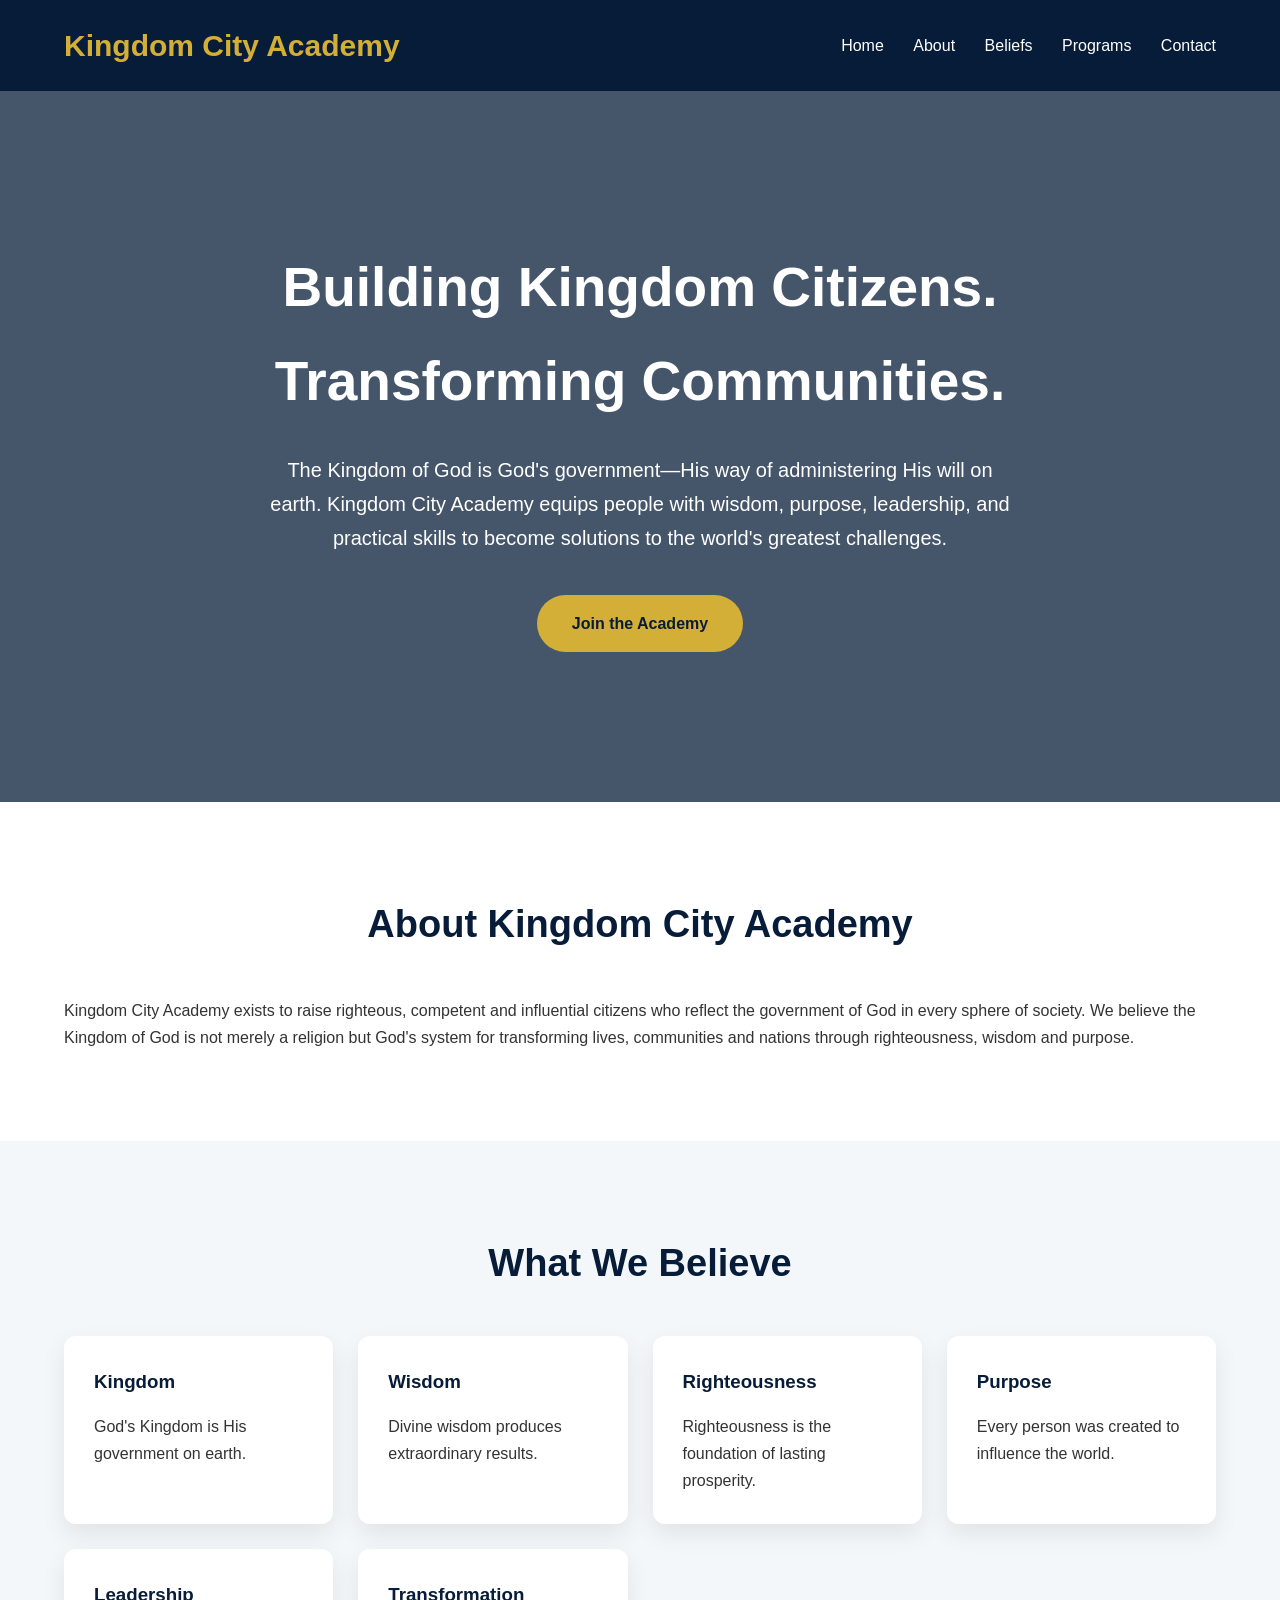
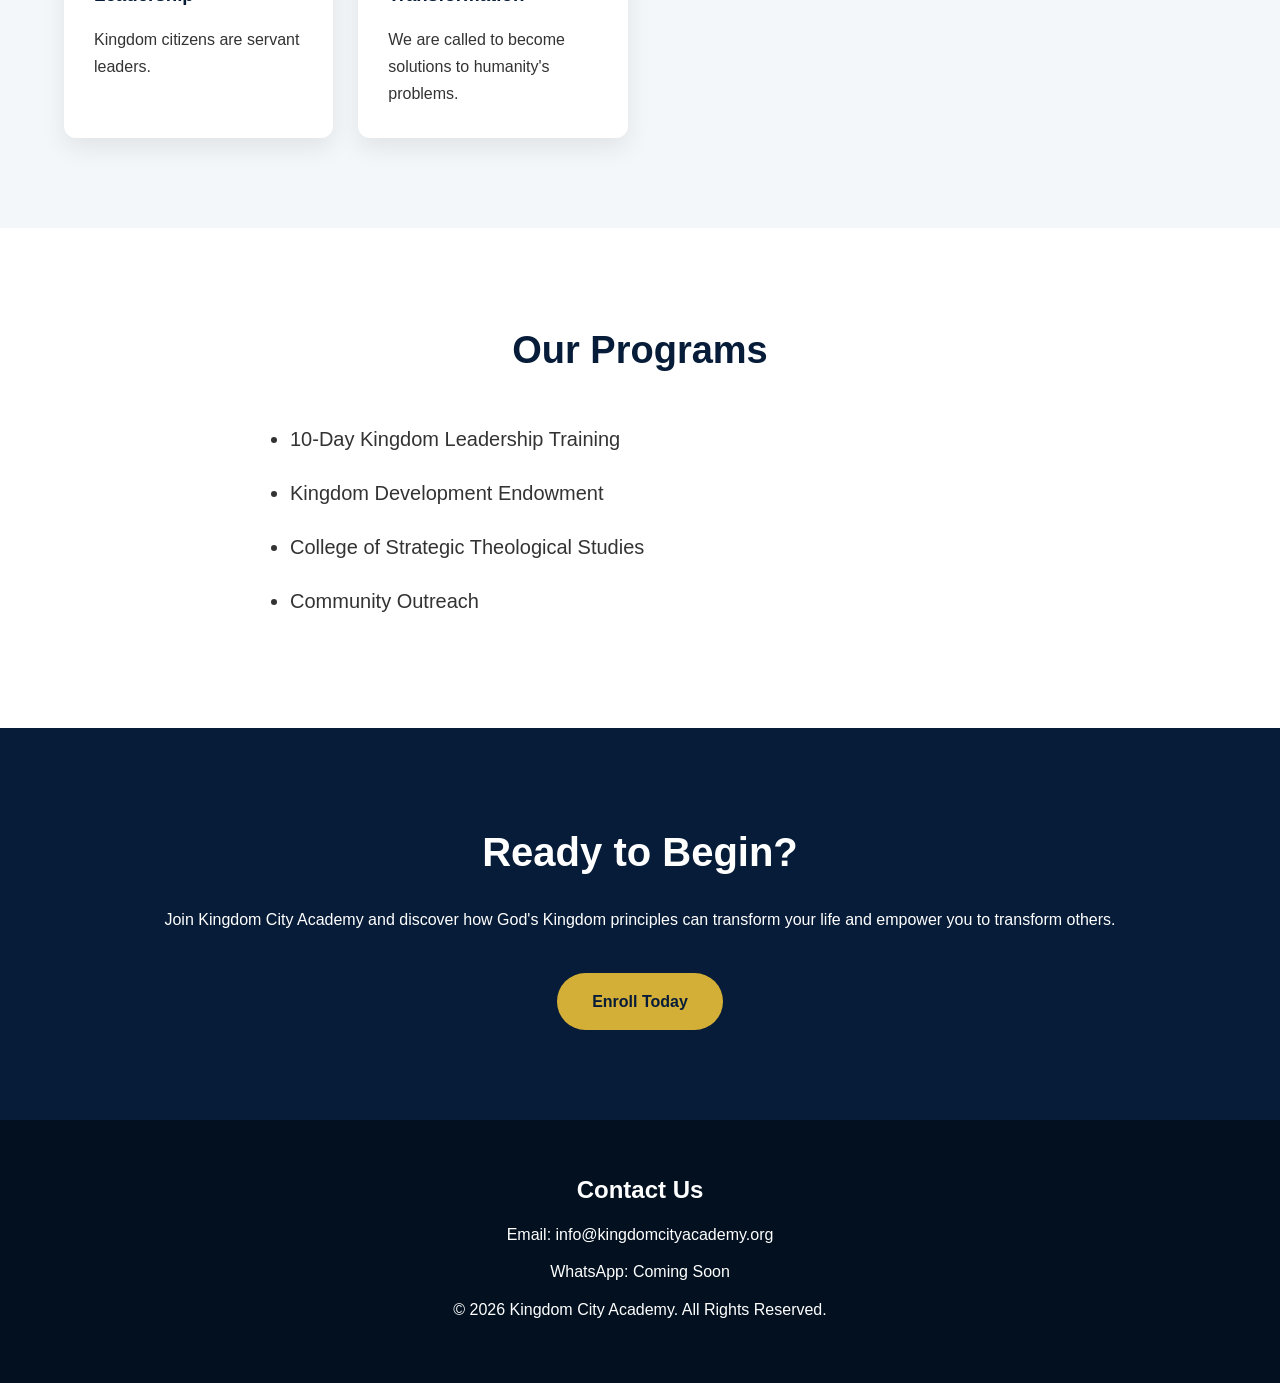
==== index.html @ 1cad350b "Add main HTML structure for Kingdom City Academy This HTML file serves as the main structure for the" ====
<!DOCTYPE html>
<html lang="en">
<head>
    <meta charset="UTF-8">
    <meta name="viewport" content="width=device-width, initial-scale=1.0">
    <title>Kingdom City Academy | Building Kingdom Citizens</title>
    <meta name="description" content="Kingdom City Academy equips people with Kingdom wisdom, righteous character, practical skills, and leadership to transform communities.">

    <link rel="stylesheet" href="style.css">
</head>

<body>

<header>
    <div class="container">
        <h1 class="logo">Kingdom City Academy</h1>

        <nav>
            <a href="#">Home</a>
            <a href="#about">About</a>
            <a href="#beliefs">Beliefs</a>
            <a href="#programs">Programs</a>
            <a href="#contact">Contact</a>
        </nav>
    </div>
</header>

<section class="hero">
    <div class="container">

        <h2>Building Kingdom Citizens.<br>Transforming Communities.</h2>

        <p>
            The Kingdom of God is God's government—His way of administering
            His will on earth. Kingdom City Academy equips people with
            wisdom, purpose, leadership, and practical skills to become
            solutions to the world's greatest challenges.
        </p>

        <a href="#programs" class="button">Join the Academy</a>

    </div>
</section>

<section id="about" class="section">

    <div class="container">

        <h2>About Kingdom City Academy</h2>

        <p>

Kingdom City Academy exists to raise righteous, competent and influential citizens who reflect the government of God in every sphere of society.

We believe the Kingdom of God is not merely a religion but God's system for transforming lives, communities and nations through righteousness, wisdom and purpose.

        </p>

    </div>

</section>

<section id="beliefs" class="section light">

<div class="container">

<h2>What We Believe</h2>

<div class="cards">

<div class="card">
<h3>Kingdom</h3>
<p>God's Kingdom is His government on earth.</p>
</div>

<div class="card">
<h3>Wisdom</h3>
<p>Divine wisdom produces extraordinary results.</p>
</div>

<div class="card">
<h3>Righteousness</h3>
<p>Righteousness is the foundation of lasting prosperity.</p>
</div>

<div class="card">
<h3>Purpose</h3>
<p>Every person was created to influence the world.</p>
</div>

<div class="card">
<h3>Leadership</h3>
<p>Kingdom citizens are servant leaders.</p>
</div>

<div class="card">
<h3>Transformation</h3>
<p>We are called to become solutions to humanity's problems.</p>
</div>

</div>

</div>

</section>

<section id="programs" class="section">

<div class="container">

<h2>Our Programs</h2>

<ul>

<li>10-Day Kingdom Leadership Training</li>

<li>Kingdom Development Endowment</li>

<li>College of Strategic Theological Studies</li>

<li>Community Outreach</li>

</ul>

</div>

</section>

<section class="cta">

<div class="container">

<h2>Ready to Begin?</h2>

<p>
Join Kingdom City Academy and discover how God's Kingdom principles can transform your life and empower you to transform others.
</p>

<a href="#contact" class="button">
Enroll Today
</a>

</div>

</section>

<footer id="contact">

<div class="container">

<h2>Contact Us</h2>

<p>Email: info@kingdomcityacademy.org</p>

<p>WhatsApp: Coming Soon</p>

<p>&copy; 2026 Kingdom City Academy. All Rights Reserved.</p>

</div>

</footer>

</body>

</html>
---- style.css ----
/* ==========================
   Kingdom City Academy
   Version 1.0
========================== */

*{
    margin:0;
    padding:0;
    box-sizing:border-box;
}

body{
    font-family:Arial, Helvetica, sans-serif;
    line-height:1.7;
    color:#333;
    background:#ffffff;
}

.container{
    width:90%;
    max-width:1200px;
    margin:auto;
}

header{
    background:#071C38;
    color:white;
    padding:20px 0;
    position:sticky;
    top:0;
    z-index:1000;
}

header .container{
    display:flex;
    justify-content:space-between;
    align-items:center;
}

.logo{
    color:#D4AF37;
    font-size:30px;
    font-weight:bold;
}

nav a{
    color:white;
    text-decoration:none;
    margin-left:25px;
    transition:.3s;
}

nav a:hover{
    color:#D4AF37;
}

.hero{
    background:linear-gradient(rgba(7,28,56,.75),
               rgba(7,28,56,.75)),
               url("https://images.unsplash.com/photo-1477959858617-67f85cf4f1df?auto=format&fit=crop&w=1600&q=80");
    background-size:cover;
    background-position:center;
    color:white;
    text-align:center;
    padding:150px 20px;
}

.hero h2{
    font-size:55px;
    margin-bottom:25px;
}

.hero p{
    max-width:750px;
    margin:auto;
    font-size:20px;
}

.button{
    display:inline-block;
    margin-top:40px;
    background:#D4AF37;
    color:#071C38;
    text-decoration:none;
    padding:15px 35px;
    border-radius:40px;
    font-weight:bold;
    transition:.3s;
}

.button:hover{
    transform:translateY(-4px);
}

.section{
    padding:90px 0;
}

.section h2{
    text-align:center;
    color:#071C38;
    margin-bottom:40px;
    font-size:38px;
}

.light{
    background:#F4F7FA;
}

.cards{
    display:grid;
    grid-template-columns:repeat(auto-fit,minmax(250px,1fr));
    gap:25px;
    margin-top:40px;
}

.card{
    background:white;
    padding:30px;
    border-radius:12px;
    box-shadow:0 10px 25px rgba(0,0,0,.08);
    transition:.3s;
}

.card:hover{
    transform:translateY(-10px);
}

.card h3{
    color:#071C38;
    margin-bottom:15px;
}

ul{
    max-width:700px;
    margin:auto;
}

ul li{
    margin-bottom:20px;
    font-size:20px;
}

.cta{
    background:#071C38;
    color:white;
    text-align:center;
    padding:90px 20px;
}

.cta h2{
    font-size:40px;
    margin-bottom:20px;
}

footer{
    background:#02101F;
    color:white;
    text-align:center;
    padding:50px 20px;
}

footer p{
    margin:10px 0;
}

@media(max-width:768px){

header .container{
    flex-direction:column;
}

nav{
    margin-top:20px;
}

nav a{
    display:block;
    margin:12px 0;
}

.hero{
    padding:100px 20px;
}

.hero h2{
    font-size:36px;
}

.section h2{
    font-size:30px;
}

}
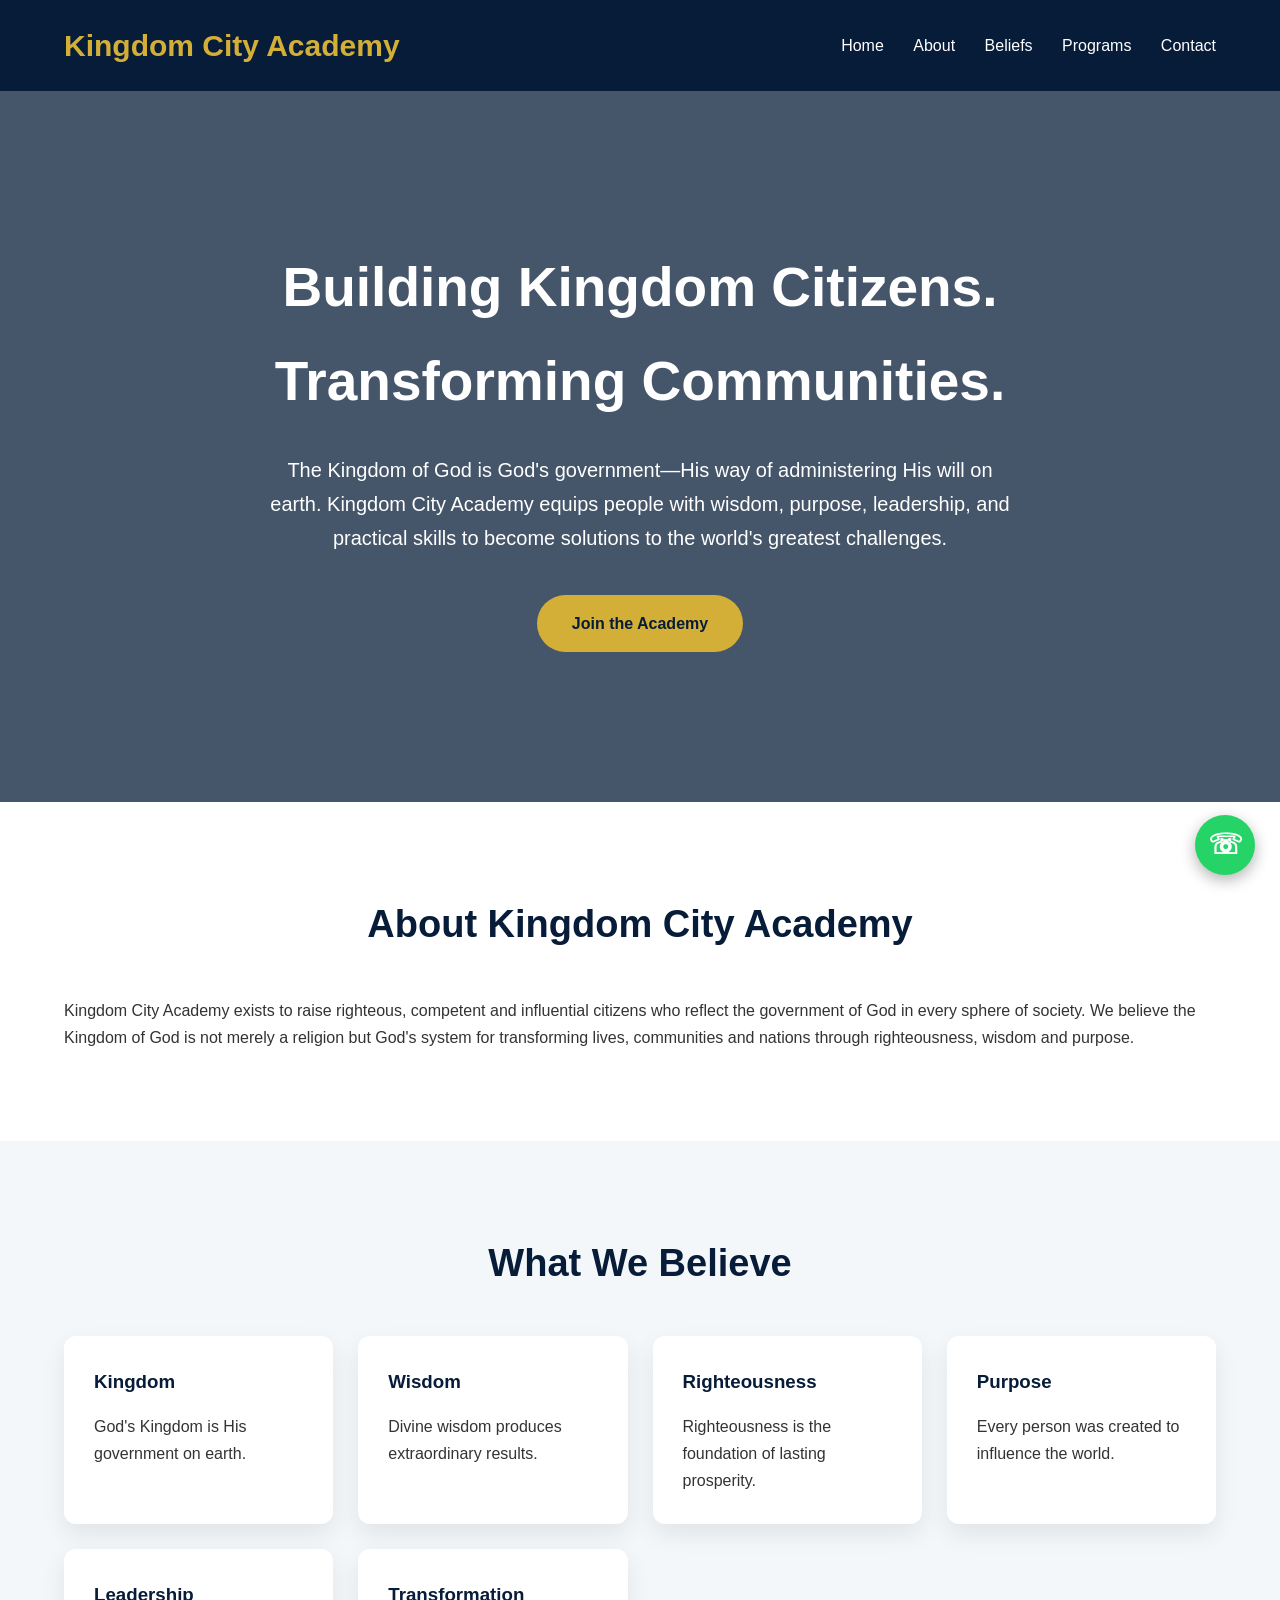
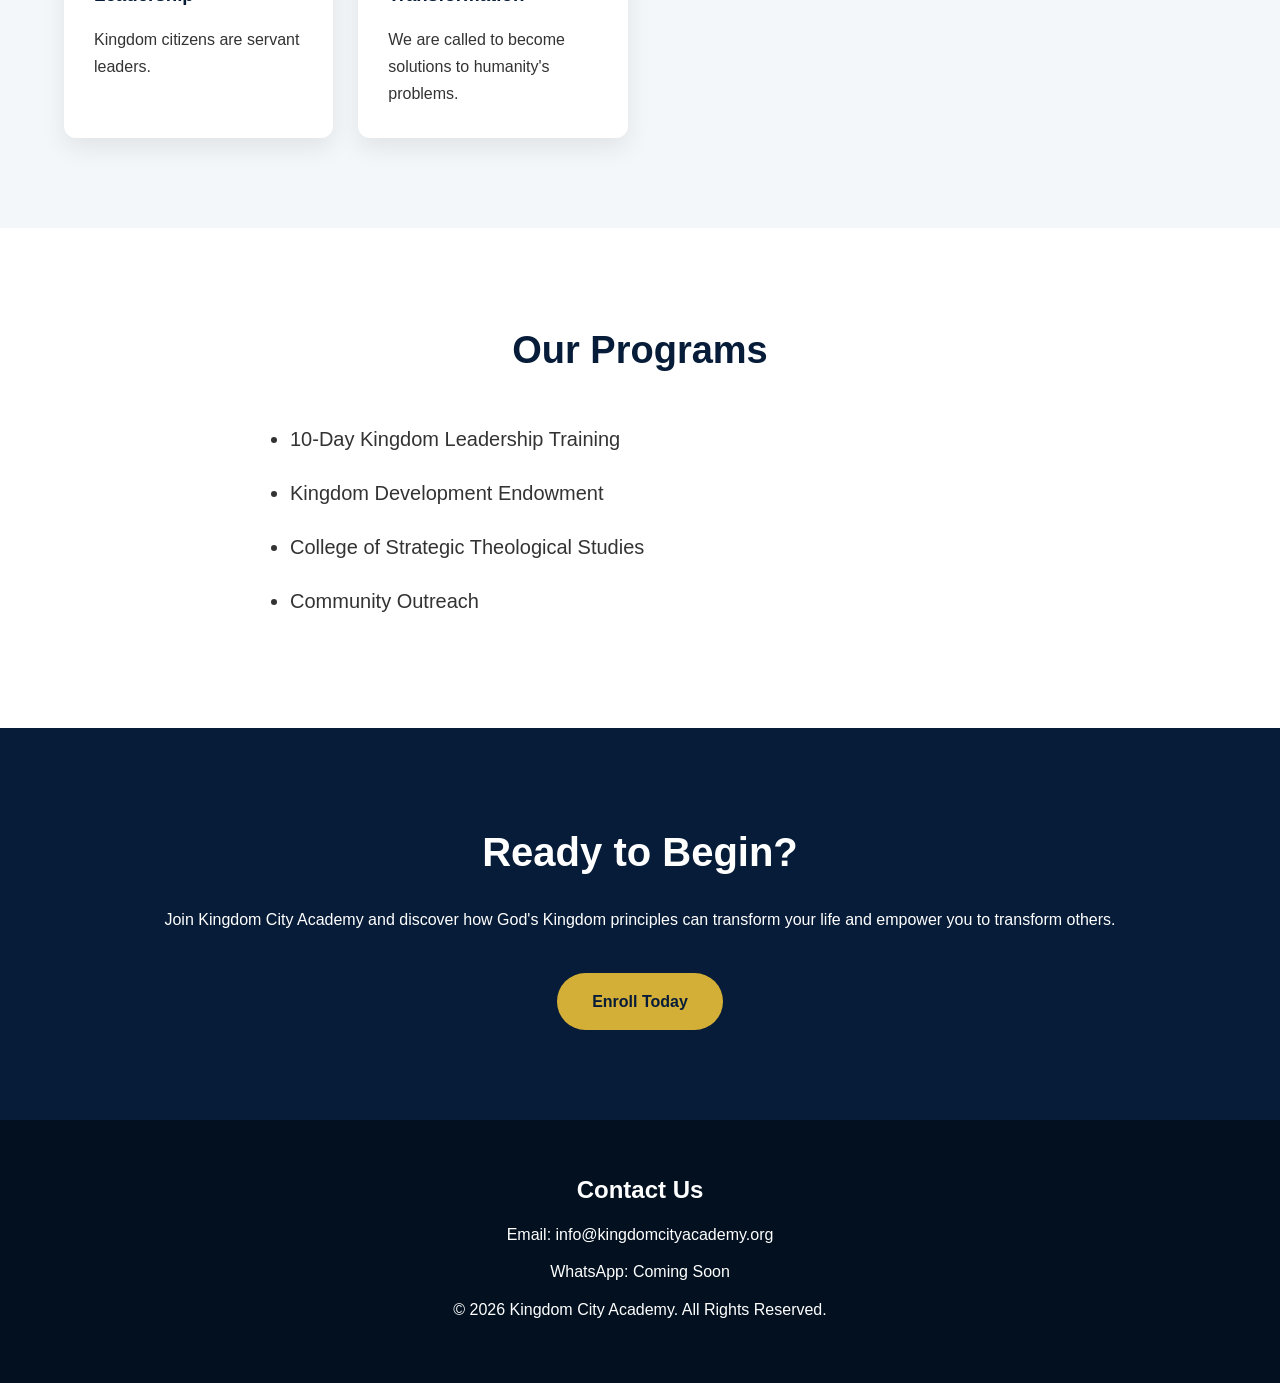
==== commit bd96f109: "Add WhatsApp contact button to index.html" ====
--- a/index.html
+++ b/index.html
@@ -159,7 +159,15 @@
 </div>
 
 </footer>
+<script src="script.js"></script>
 
+   <a 
+href="https://wa.me/YOURNUMBER" 
+class="whatsapp-button"
+target="_blank"
+>
+☏
+</a> 
 </body>
 
 </html>
--- a/style.css
+++ b/style.css
@@ -192,3 +192,28 @@
 }
 
 }
+/* WhatsApp Floating Button */
+
+.whatsapp-button {
+    position: fixed;
+    bottom: 25px;
+    right: 25px;
+    background: #25D366;
+    color: white;
+    width: 60px;
+    height: 60px;
+    border-radius: 50%;
+    display: flex;
+    align-items: center;
+    justify-content: center;
+    text-decoration: none;
+    font-size: 28px;
+    font-weight: bold;
+    box-shadow: 0 5px 15px rgba(0,0,0,0.3);
+    z-index: 999;
+    transition: 0.3s;
+}
+
+.whatsapp-button:hover {
+    transform: scale(1.1);
+}
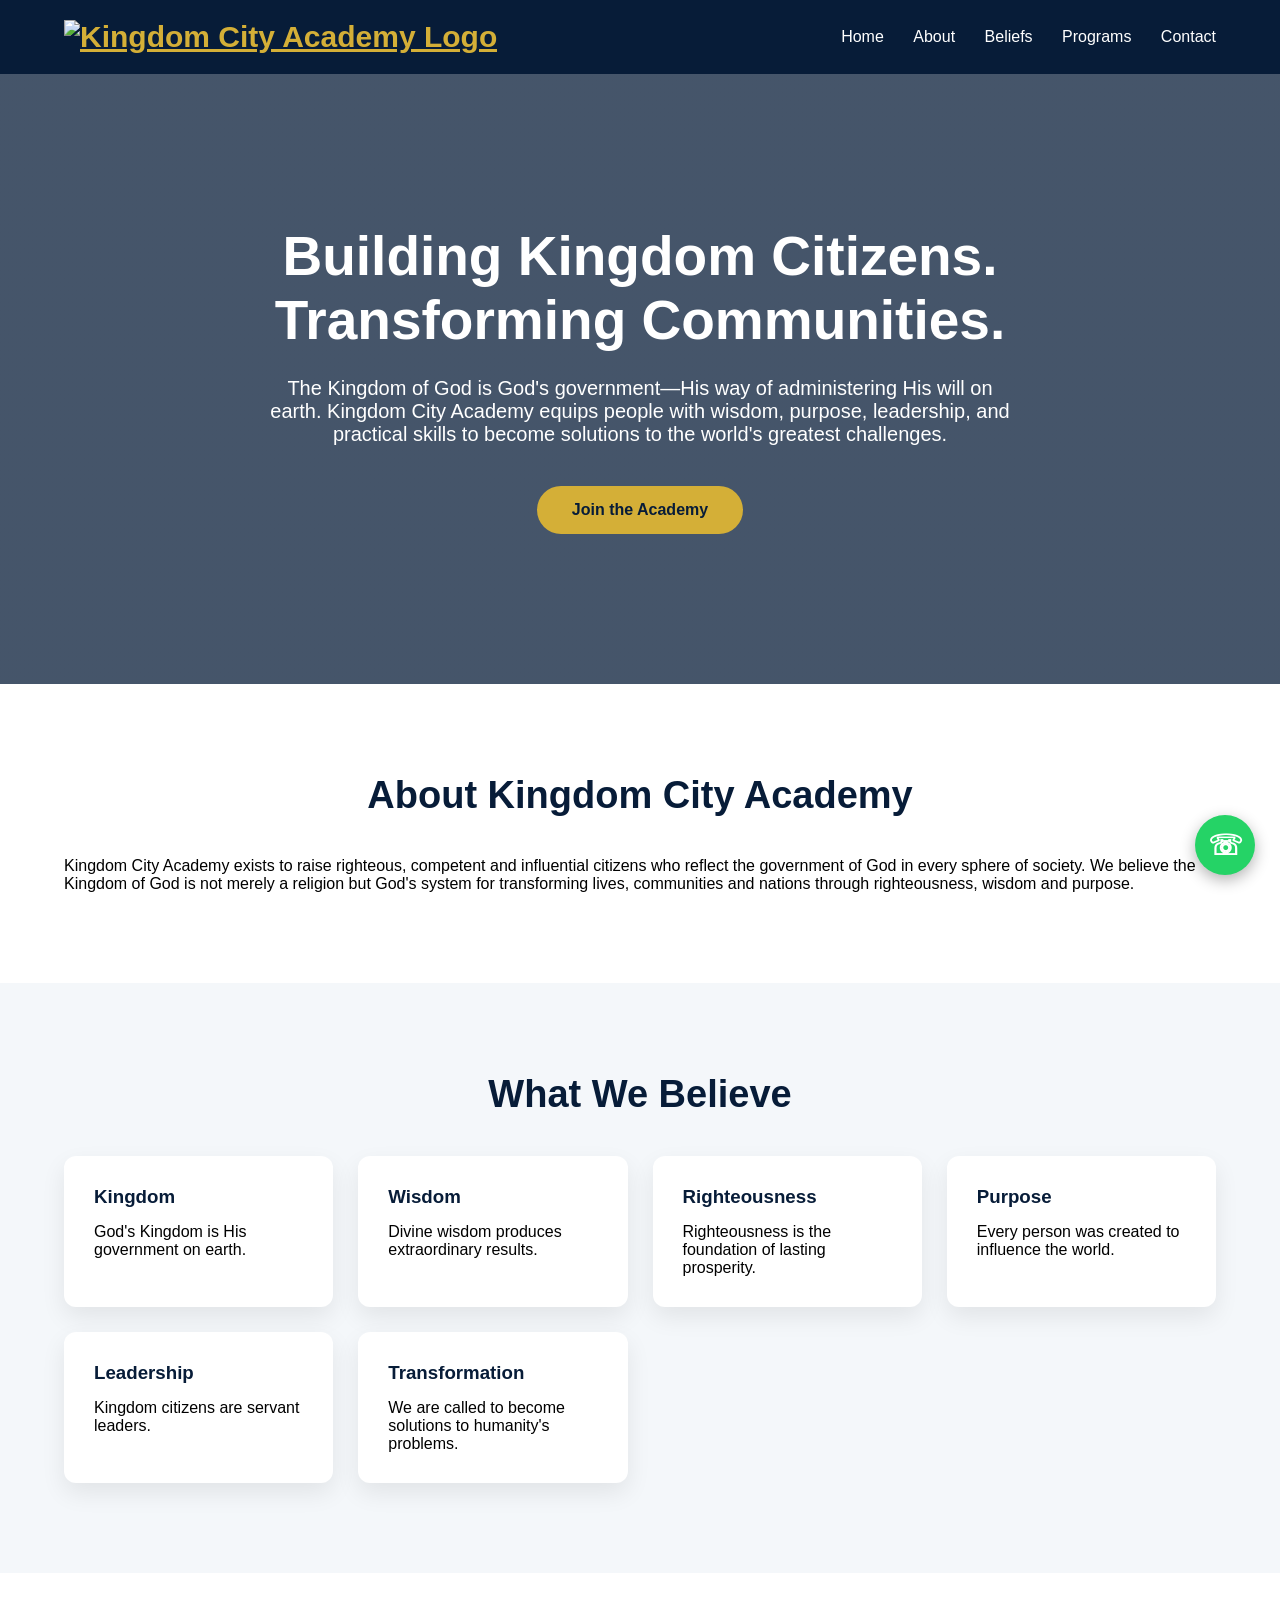
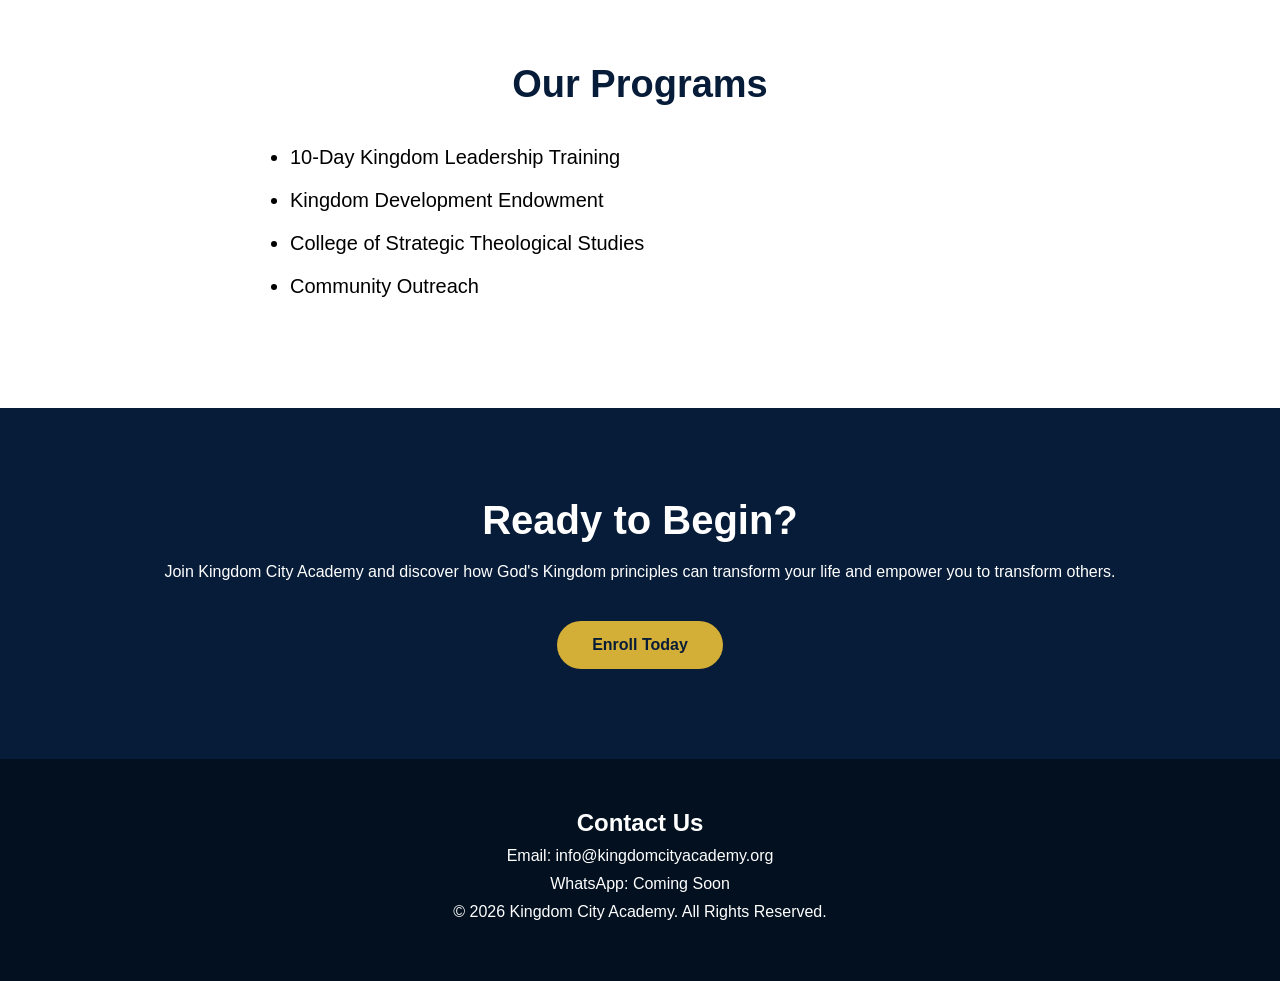
==== commit 609c80c5: "Replace logo text with image link" ====
--- a/index.html
+++ b/index.html
@@ -5,7 +5,10 @@
     <meta name="viewport" content="width=device-width, initial-scale=1.0">
     <title>Kingdom City Academy | Building Kingdom Citizens</title>
     <meta name="description" content="Kingdom City Academy equips people with Kingdom wisdom, righteous character, practical skills, and leadership to transform communities.">
+<link rel="preconnect" href="https://fonts.googleapis.com">
+<link rel="preconnect" href="https://fonts.gstatic.com" crossorigin>
 
+<link href="https://fonts.googleapis.com/css2?family=Open+Sans:wght@400;600&family=Poppins:wght@500;600;700&display=swap" rel="stylesheet">
     <link rel="stylesheet" href="style.css">
 </head>
 
@@ -13,7 +16,9 @@
 
 <header>
     <div class="container">
-        <h1 class="logo">Kingdom City Academy</h1>
+        <a href="index.html" class="logo">
+    <img src="images/logo.png" alt="Kingdom City Academy Logo">
+</a>
 
         <nav>
             <a href="#">Home</a>
@@ -162,7 +167,7 @@
 <script src="script.js"></script>
 
    <a 
-href="https://wa.me/YOURNUMBER" 
+href="https://wa.me/237659042252" 
 class="whatsapp-button"
 target="_blank"
 >
--- a/style.css
+++ b/style.css
@@ -10,10 +10,11 @@
 }
 
 body{
-    font-family:Arial, Helvetica, sans-serif;
-    line-height:1.7;
-    color:#333;
-    background:#ffffff;
+    font-family:'Open Sans',sans-serif;
+}
+
+h1,h2,h3,h4,h5,h6,.logo{
+    font-family:'Poppins',sans-serif;
 }
 
 .container{
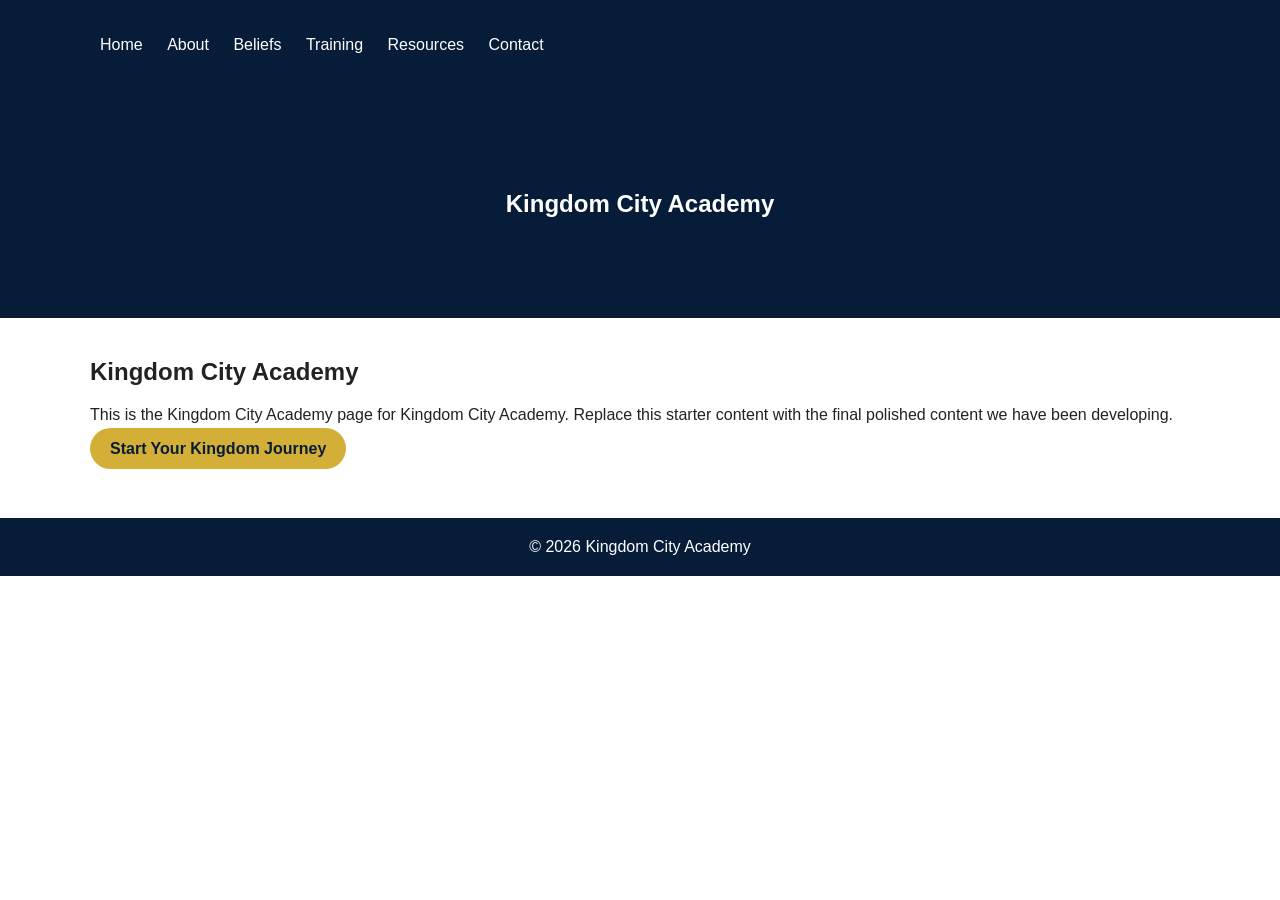
==== commit d032a3a5: "Add files via upload" ====
--- a/index.html
+++ b/index.html
@@ -1,178 +1,8 @@
-<!DOCTYPE html>
-<html lang="en">
-<head>
-    <meta charset="UTF-8">
-    <meta name="viewport" content="width=device-width, initial-scale=1.0">
-    <title>Kingdom City Academy | Building Kingdom Citizens</title>
-    <meta name="description" content="Kingdom City Academy equips people with Kingdom wisdom, righteous character, practical skills, and leadership to transform communities.">
-<link rel="preconnect" href="https://fonts.googleapis.com">
-<link rel="preconnect" href="https://fonts.gstatic.com" crossorigin>
-
-<link href="https://fonts.googleapis.com/css2?family=Open+Sans:wght@400;600&family=Poppins:wght@500;600;700&display=swap" rel="stylesheet">
-    <link rel="stylesheet" href="style.css">
-</head>
-
-<body>
-
-<header>
-    <div class="container">
-        <a href="index.html" class="logo">
-    <img src="images/logo.png" alt="Kingdom City Academy Logo">
-</a>
-
-        <nav>
-            <a href="#">Home</a>
-            <a href="#about">About</a>
-            <a href="#beliefs">Beliefs</a>
-            <a href="#programs">Programs</a>
-            <a href="#contact">Contact</a>
-        </nav>
-    </div>
-</header>
-
-<section class="hero">
-    <div class="container">
-
-        <h2>Building Kingdom Citizens.<br>Transforming Communities.</h2>
-
-        <p>
-            The Kingdom of God is God's government—His way of administering
-            His will on earth. Kingdom City Academy equips people with
-            wisdom, purpose, leadership, and practical skills to become
-            solutions to the world's greatest challenges.
-        </p>
-
-        <a href="#programs" class="button">Join the Academy</a>
-
-    </div>
-</section>
-
-<section id="about" class="section">
-
-    <div class="container">
-
-        <h2>About Kingdom City Academy</h2>
-
-        <p>
-
-Kingdom City Academy exists to raise righteous, competent and influential citizens who reflect the government of God in every sphere of society.
-
-We believe the Kingdom of God is not merely a religion but God's system for transforming lives, communities and nations through righteousness, wisdom and purpose.
-
-        </p>
-
-    </div>
-
-</section>
-
-<section id="beliefs" class="section light">
-
-<div class="container">
-
-<h2>What We Believe</h2>
-
-<div class="cards">
-
-<div class="card">
-<h3>Kingdom</h3>
-<p>God's Kingdom is His government on earth.</p>
-</div>
-
-<div class="card">
-<h3>Wisdom</h3>
-<p>Divine wisdom produces extraordinary results.</p>
-</div>
-
-<div class="card">
-<h3>Righteousness</h3>
-<p>Righteousness is the foundation of lasting prosperity.</p>
-</div>
-
-<div class="card">
-<h3>Purpose</h3>
-<p>Every person was created to influence the world.</p>
-</div>
-
-<div class="card">
-<h3>Leadership</h3>
-<p>Kingdom citizens are servant leaders.</p>
-</div>
-
-<div class="card">
-<h3>Transformation</h3>
-<p>We are called to become solutions to humanity's problems.</p>
-</div>
-
-</div>
-
-</div>
-
-</section>
-
-<section id="programs" class="section">
-
-<div class="container">
-
-<h2>Our Programs</h2>
-
-<ul>
-
-<li>10-Day Kingdom Leadership Training</li>
-
-<li>Kingdom Development Endowment</li>
-
-<li>College of Strategic Theological Studies</li>
-
-<li>Community Outreach</li>
-
-</ul>
-
-</div>
-
-</section>
-
-<section class="cta">
-
-<div class="container">
-
-<h2>Ready to Begin?</h2>
-
-<p>
-Join Kingdom City Academy and discover how God's Kingdom principles can transform your life and empower you to transform others.
-</p>
-
-<a href="#contact" class="button">
-Enroll Today
-</a>
-
-</div>
-
-</section>
-
-<footer id="contact">
-
-<div class="container">
-
-<h2>Contact Us</h2>
-
-<p>Email: info@kingdomcityacademy.org</p>
-
-<p>WhatsApp: Coming Soon</p>
-
-<p>&copy; 2026 Kingdom City Academy. All Rights Reserved.</p>
-
-</div>
-
-</footer>
-<script src="script.js"></script>
-
-   <a 
-href="https://wa.me/237659042252" 
-class="whatsapp-button"
-target="_blank"
->
-☏
-</a> 
-</body>
-
-</html>
+<!DOCTYPE html><html><head><meta charset='utf-8'><meta name='viewport' content='width=device-width,initial-scale=1'><title>Kingdom City Academy</title><link rel='stylesheet' href='style.css'></head><body><header><div class='container'><nav>
+<a href="index.html">Home</a>
+<a href="about.html">About</a>
+<a href="beliefs.html">Beliefs</a>
+<a href="training.html">Training</a>
+<a href="resources.html">Resources</a>
+<a href="contact.html">Contact</a>
+</nav></div></header><section class='hero'><h1>Kingdom City Academy</h1></section><div class='container'><h2>Kingdom City Academy</h2><p>This is the Kingdom City Academy page for Kingdom City Academy. Replace this starter content with the final polished content we have been developing.</p><a class='button' href='contact.html'>Start Your Kingdom Journey</a></div><footer>&copy; 2026 Kingdom City Academy</footer><script src='script.js'></script></body></html>
--- a/style.css
+++ b/style.css
@@ -1,220 +1,5 @@
-/* ==========================
-   Kingdom City Academy
-   Version 1.0
-========================== */
-
-*{
-    margin:0;
-    padding:0;
-    box-sizing:border-box;
-}
-
-body{
-    font-family:'Open Sans',sans-serif;
-}
-
-h1,h2,h3,h4,h5,h6,.logo{
-    font-family:'Poppins',sans-serif;
-}
-
-.container{
-    width:90%;
-    max-width:1200px;
-    margin:auto;
-}
-
-header{
-    background:#071C38;
-    color:white;
-    padding:20px 0;
-    position:sticky;
-    top:0;
-    z-index:1000;
-}
-
-header .container{
-    display:flex;
-    justify-content:space-between;
-    align-items:center;
-}
-
-.logo{
-    color:#D4AF37;
-    font-size:30px;
-    font-weight:bold;
-}
-
-nav a{
-    color:white;
-    text-decoration:none;
-    margin-left:25px;
-    transition:.3s;
-}
-
-nav a:hover{
-    color:#D4AF37;
-}
-
-.hero{
-    background:linear-gradient(rgba(7,28,56,.75),
-               rgba(7,28,56,.75)),
-               url("https://images.unsplash.com/photo-1477959858617-67f85cf4f1df?auto=format&fit=crop&w=1600&q=80");
-    background-size:cover;
-    background-position:center;
-    color:white;
-    text-align:center;
-    padding:150px 20px;
-}
-
-.hero h2{
-    font-size:55px;
-    margin-bottom:25px;
-}
-
-.hero p{
-    max-width:750px;
-    margin:auto;
-    font-size:20px;
-}
-
-.button{
-    display:inline-block;
-    margin-top:40px;
-    background:#D4AF37;
-    color:#071C38;
-    text-decoration:none;
-    padding:15px 35px;
-    border-radius:40px;
-    font-weight:bold;
-    transition:.3s;
-}
-
-.button:hover{
-    transform:translateY(-4px);
-}
-
-.section{
-    padding:90px 0;
-}
-
-.section h2{
-    text-align:center;
-    color:#071C38;
-    margin-bottom:40px;
-    font-size:38px;
-}
-
-.light{
-    background:#F4F7FA;
-}
-
-.cards{
-    display:grid;
-    grid-template-columns:repeat(auto-fit,minmax(250px,1fr));
-    gap:25px;
-    margin-top:40px;
-}
-
-.card{
-    background:white;
-    padding:30px;
-    border-radius:12px;
-    box-shadow:0 10px 25px rgba(0,0,0,.08);
-    transition:.3s;
-}
-
-.card:hover{
-    transform:translateY(-10px);
-}
-
-.card h3{
-    color:#071C38;
-    margin-bottom:15px;
-}
-
-ul{
-    max-width:700px;
-    margin:auto;
-}
-
-ul li{
-    margin-bottom:20px;
-    font-size:20px;
-}
-
-.cta{
-    background:#071C38;
-    color:white;
-    text-align:center;
-    padding:90px 20px;
-}
-
-.cta h2{
-    font-size:40px;
-    margin-bottom:20px;
-}
-
-footer{
-    background:#02101F;
-    color:white;
-    text-align:center;
-    padding:50px 20px;
-}
-
-footer p{
-    margin:10px 0;
-}
-
-@media(max-width:768px){
-
-header .container{
-    flex-direction:column;
-}
-
-nav{
-    margin-top:20px;
-}
-
-nav a{
-    display:block;
-    margin:12px 0;
-}
-
-.hero{
-    padding:100px 20px;
-}
-
-.hero h2{
-    font-size:36px;
-}
-
-.section h2{
-    font-size:30px;
-}
-
-}
-/* WhatsApp Floating Button */
-
-.whatsapp-button {
-    position: fixed;
-    bottom: 25px;
-    right: 25px;
-    background: #25D366;
-    color: white;
-    width: 60px;
-    height: 60px;
-    border-radius: 50%;
-    display: flex;
-    align-items: center;
-    justify-content: center;
-    text-decoration: none;
-    font-size: 28px;
-    font-weight: bold;
-    box-shadow: 0 5px 15px rgba(0,0,0,0.3);
-    z-index: 999;
-    transition: 0.3s;
-}
-
-.whatsapp-button:hover {
-    transform: scale(1.1);
-}
+body{font-family:Arial,sans-serif;margin:0;color:#222}
+header{background:#071C38;color:#fff;padding:16px}nav a{color:#fff;margin:0 10px;text-decoration:none}
+.hero{padding:80px 20px;background:#071C38;color:#fff;text-align:center}
+.container{max-width:1100px;margin:auto;padding:20px}.button{background:#D4AF37;padding:12px 20px;text-decoration:none;color:#071C38;border-radius:30px;font-weight:bold}
+footer{background:#071C38;color:#fff;text-align:center;padding:20px;margin-top:40px}
